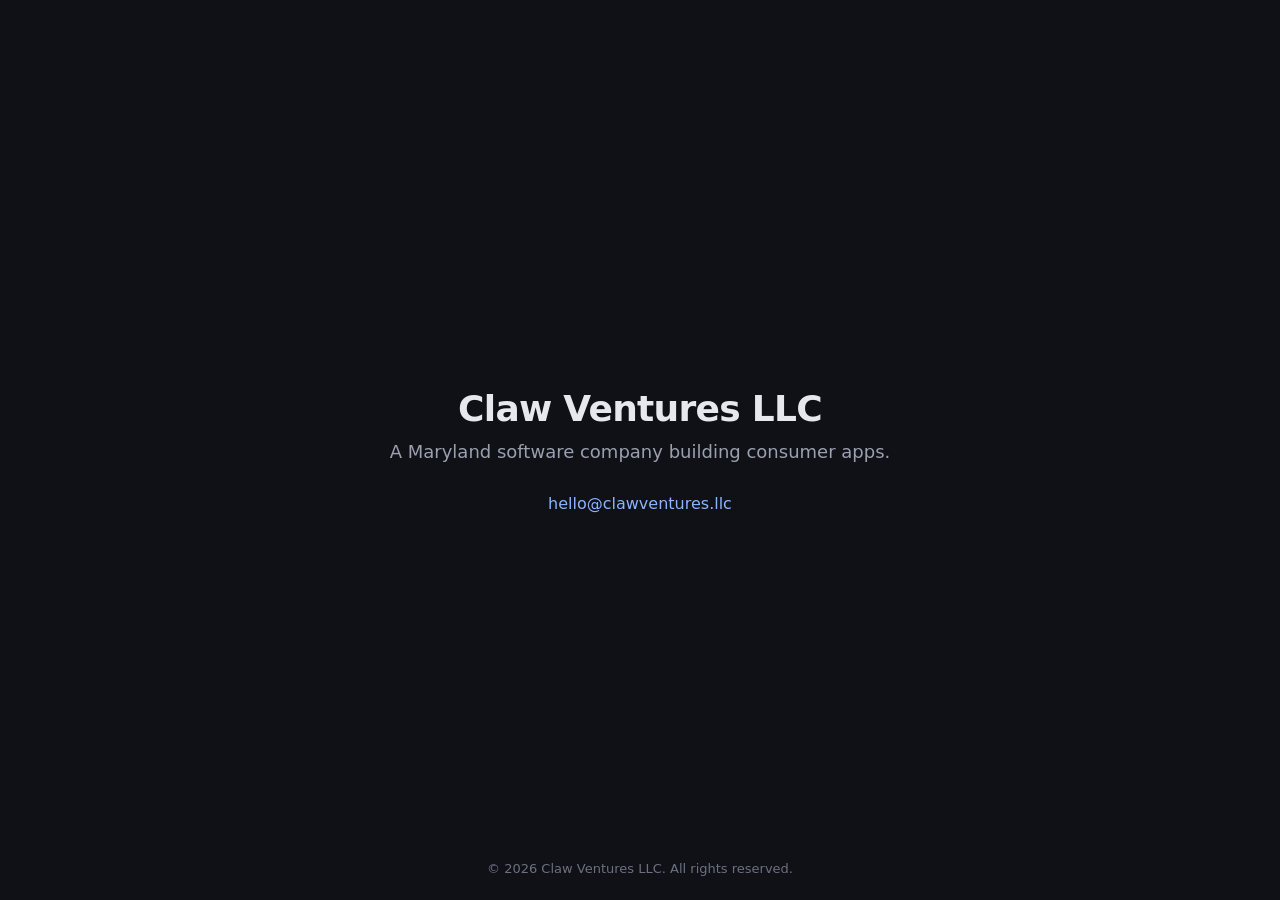
==== index.html @ 095fcc72 "feat: bare-minimum validation site for clawventures.llc Single static page (legal name, tagline, con" ====
<!DOCTYPE html>
<html lang="en">
<head>
  <meta charset="UTF-8" />
  <meta name="viewport" content="width=device-width, initial-scale=1.0" />
  <title>Claw Ventures LLC</title>
  <meta name="description" content="Claw Ventures LLC — a Maryland software company building consumer apps." />
  <style>
    :root {
      color-scheme: light dark;
    }
    * {
      margin: 0;
      padding: 0;
      box-sizing: border-box;
    }
    body {
      font-family: system-ui, -apple-system, "Segoe UI", Roboto, sans-serif;
      background: #0f1117;
      color: #e6e8ee;
      min-height: 100vh;
      display: flex;
      flex-direction: column;
      align-items: center;
      justify-content: center;
      padding: 2rem;
      text-align: center;
    }
    main {
      max-width: 36rem;
    }
    h1 {
      font-size: 2.25rem;
      font-weight: 700;
      letter-spacing: -0.02em;
      margin-bottom: 0.75rem;
    }
    p.tagline {
      font-size: 1.125rem;
      color: #9aa0ae;
      margin-bottom: 2rem;
    }
    a.contact {
      color: #8ab4ff;
      text-decoration: none;
      font-size: 1rem;
    }
    a.contact:hover {
      text-decoration: underline;
    }
    footer {
      position: fixed;
      bottom: 1.5rem;
      font-size: 0.8125rem;
      color: #6b7180;
    }
  </style>
</head>
<body>
  <main>
    <h1>Claw Ventures LLC</h1>
    <p class="tagline">A Maryland software company building consumer apps.</p>
    <a class="contact" href="mailto:hello@clawventures.llc">hello@clawventures.llc</a>
  </main>
  <footer>&copy; 2026 Claw Ventures LLC. All rights reserved.</footer>
</body>
</html>
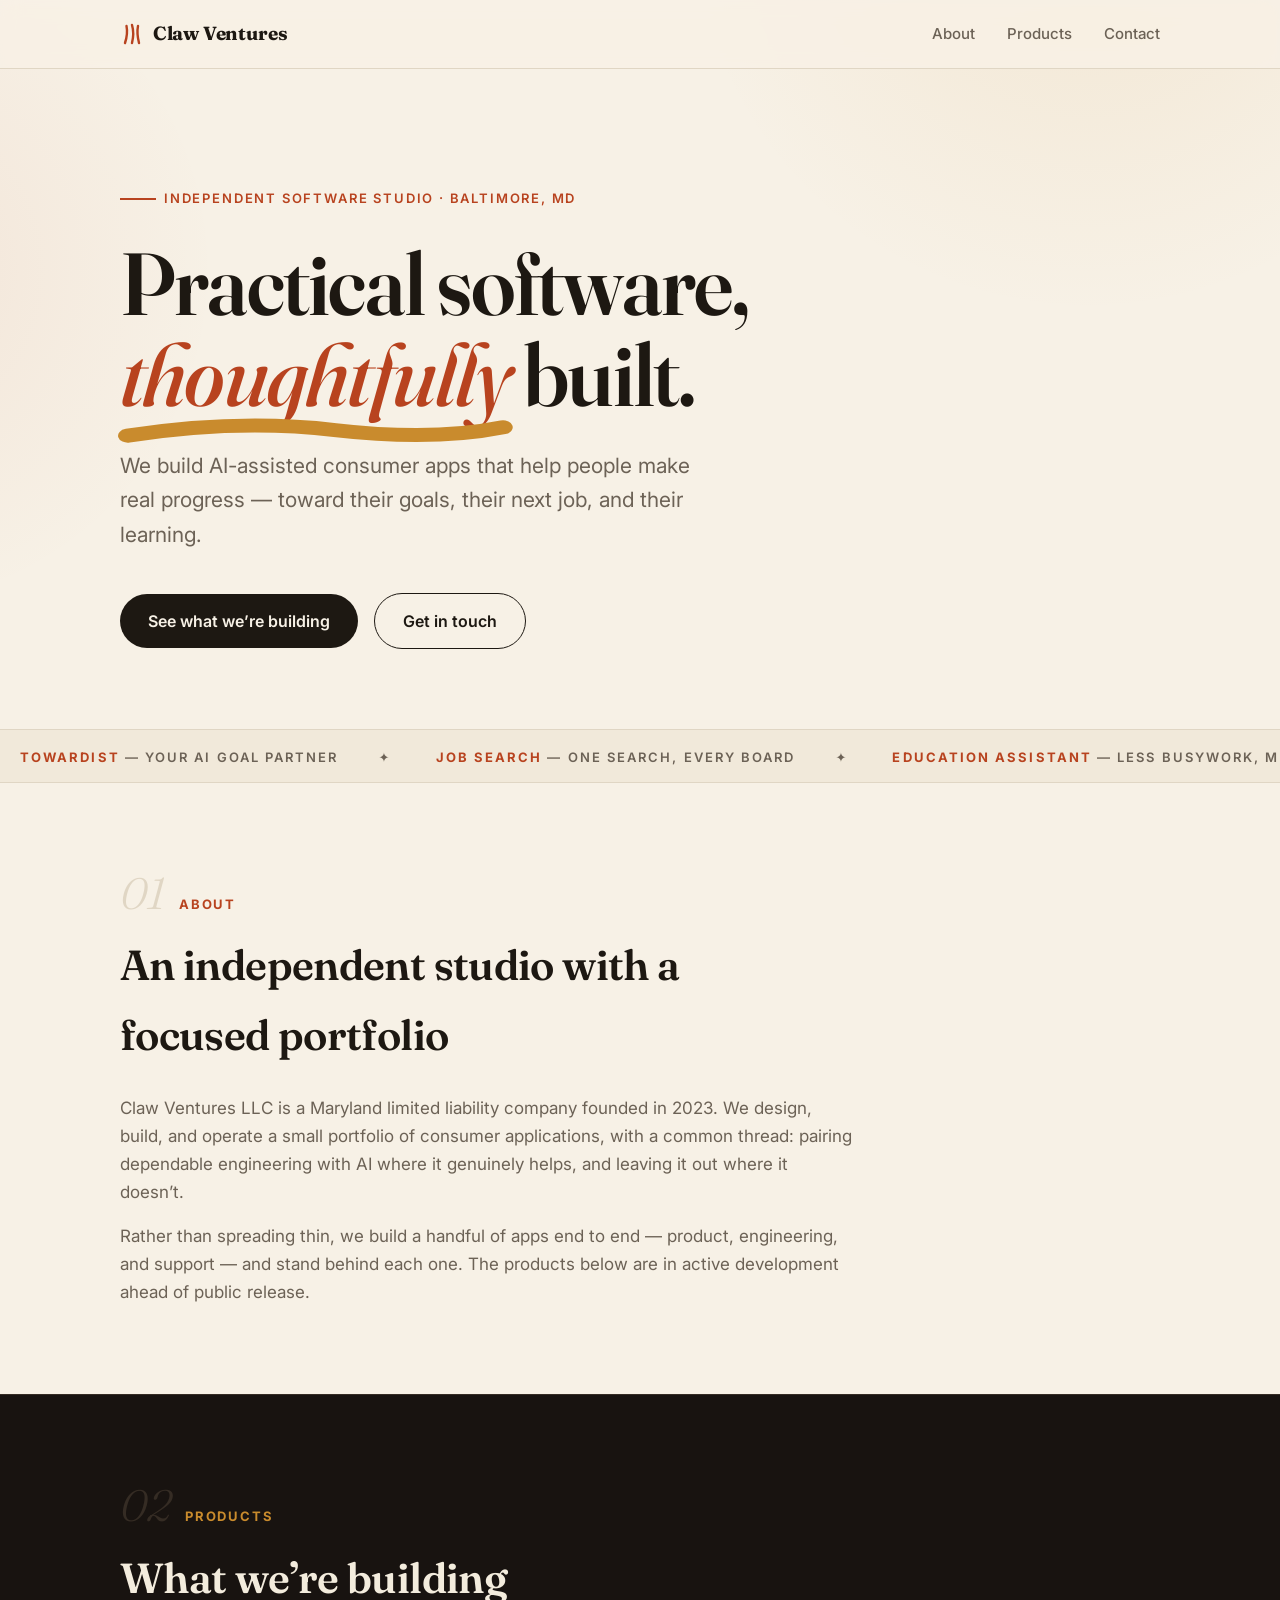
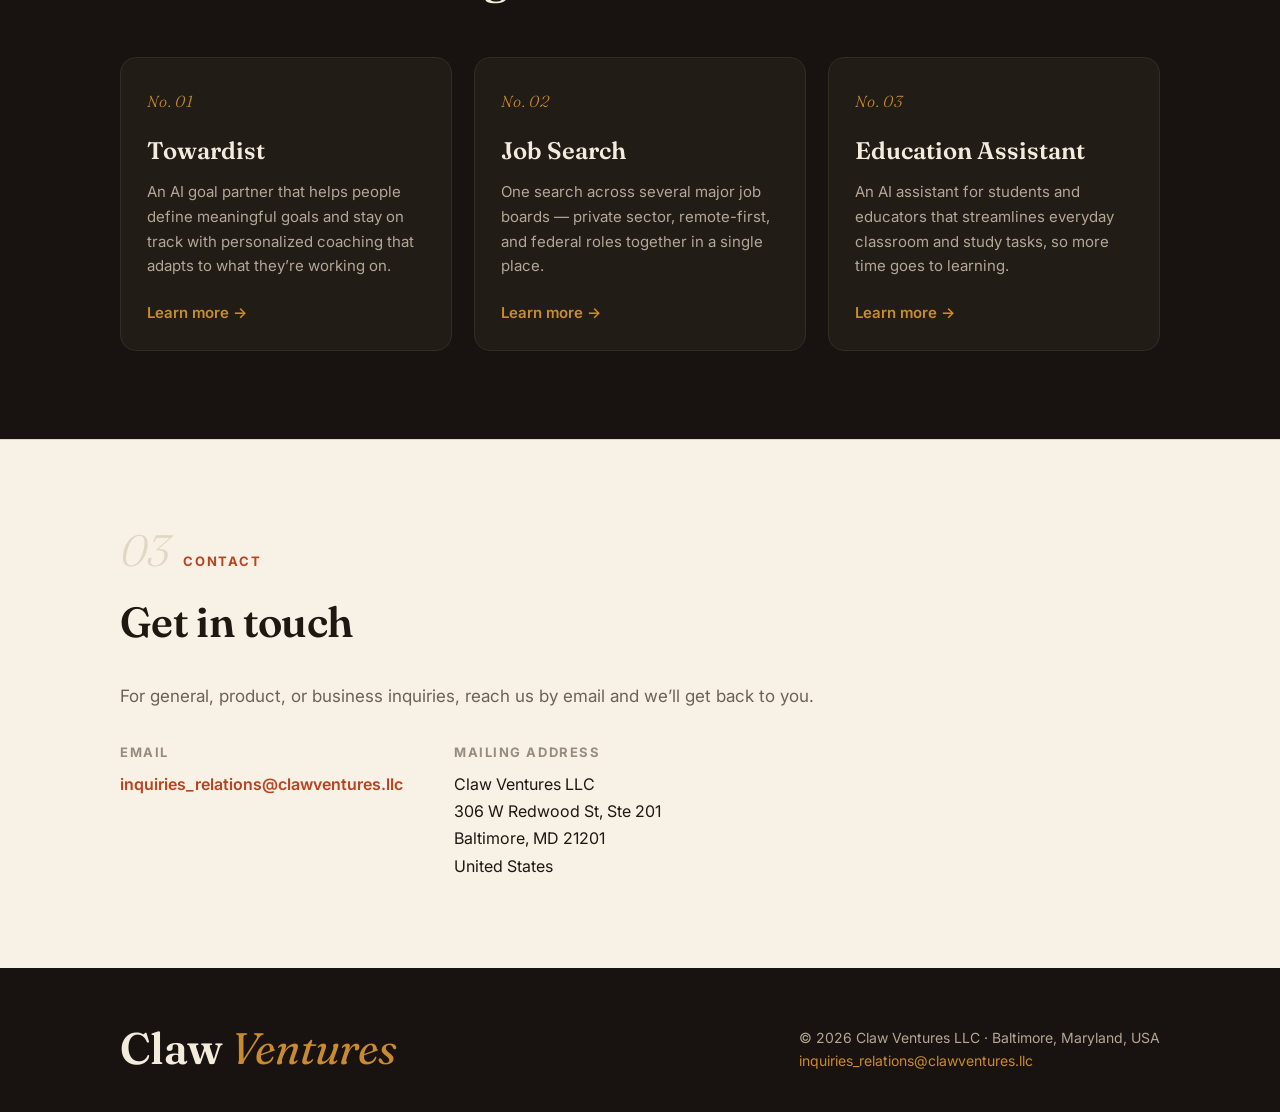
==== commit 2a5d761e: "feat: full multi-page redesign — editorial Fraunces design, per-product pages, dark band, reveal ani" ====
--- a/index.html
+++ b/index.html
@@ -3,65 +3,132 @@
 <head>
   <meta charset="UTF-8" />
   <meta name="viewport" content="width=device-width, initial-scale=1.0" />
-  <title>Claw Ventures LLC</title>
-  <meta name="description" content="Claw Ventures LLC — a Maryland software company building consumer apps." />
-  <style>
-    :root {
-      color-scheme: light dark;
-    }
-    * {
-      margin: 0;
-      padding: 0;
-      box-sizing: border-box;
-    }
-    body {
-      font-family: system-ui, -apple-system, "Segoe UI", Roboto, sans-serif;
-      background: #0f1117;
-      color: #e6e8ee;
-      min-height: 100vh;
-      display: flex;
-      flex-direction: column;
-      align-items: center;
-      justify-content: center;
-      padding: 2rem;
-      text-align: center;
-    }
-    main {
-      max-width: 36rem;
-    }
-    h1 {
-      font-size: 2.25rem;
-      font-weight: 700;
-      letter-spacing: -0.02em;
-      margin-bottom: 0.75rem;
-    }
-    p.tagline {
-      font-size: 1.125rem;
-      color: #9aa0ae;
-      margin-bottom: 2rem;
-    }
-    a.contact {
-      color: #8ab4ff;
-      text-decoration: none;
-      font-size: 1rem;
-    }
-    a.contact:hover {
-      text-decoration: underline;
-    }
-    footer {
-      position: fixed;
-      bottom: 1.5rem;
-      font-size: 0.8125rem;
-      color: #6b7180;
-    }
-  </style>
+  <title>Claw Ventures LLC — Independent Software Studio</title>
+  <meta name="description" content="Claw Ventures LLC is an independent software studio in Baltimore, Maryland, building practical AI-assisted consumer apps including Towardist, a unified job search, and an AI education assistant." />
+  <meta property="og:title" content="Claw Ventures LLC" />
+  <meta property="og:description" content="An independent Maryland software studio building practical, AI-assisted consumer apps." />
+  <meta property="og:type" content="website" />
+  <meta property="og:url" content="https://clawventures.llc" />
+  <link rel="canonical" href="https://clawventures.llc" />
+  <link rel="preconnect" href="https://fonts.googleapis.com" />
+  <link rel="preconnect" href="https://fonts.gstatic.com" crossorigin />
+  <link href="https://fonts.googleapis.com/css2?family=Fraunces:ital,opsz,wght@0,9..144,300..700;1,9..144,300..700&family=Inter:wght@400;500;600;700&display=swap" rel="stylesheet" />
+  <link rel="stylesheet" href="style.css" />
 </head>
 <body>
-  <main>
-    <h1>Claw Ventures LLC</h1>
-    <p class="tagline">A Maryland software company building consumer apps.</p>
-    <a class="contact" href="mailto:hello@clawventures.llc">hello@clawventures.llc</a>
+  <header>
+    <div class="wrap">
+      <nav>
+        <a class="brand" href="index.html">
+          <svg class="mark" viewBox="0 0 24 24" aria-hidden="true">
+            <g fill="none" stroke="#b8431f" stroke-width="2.4" stroke-linecap="round">
+              <path d="M5 21 C7 15, 7.5 9, 6.5 4" />
+              <path d="M12 21 C13.5 15, 13.5 8, 12 3" />
+              <path d="M19 21 C17.5 15, 17 9, 18 4" />
+            </g>
+          </svg>
+          Claw Ventures
+        </a>
+        <div class="nav-links">
+          <a href="#about">About</a>
+          <a href="#products">Products</a>
+          <a href="#contact">Contact</a>
+        </div>
+      </nav>
+    </div>
+  </header>
+
+  <main id="top">
+    <div class="wrap">
+      <section class="hero">
+        <span class="kicker">Independent software studio &middot; Baltimore, MD</span>
+        <h1>Practical software, <em>thoughtfully<svg viewBox="0 0 100 10" preserveAspectRatio="none" aria-hidden="true"><path pathLength="1" d="M2,7 Q30,1 55,5 T98,4" /></svg></em> built.</h1>
+        <p class="sub">We build AI-assisted consumer apps that help people make real progress &mdash; toward their goals, their next job, and their learning.</p>
+        <a class="btn" href="#products">See what we&rsquo;re building</a>
+        <a class="btn ghost" href="#contact">Get in touch</a>
+      </section>
+    </div>
+
+    <div class="ticker" aria-hidden="true">
+      <div class="ticker-track">
+        <span><b>Towardist</b> &mdash; your AI goal partner</span><span>&#10022;</span>
+        <span><b>Job Search</b> &mdash; one search, every board</span><span>&#10022;</span>
+        <span><b>Education Assistant</b> &mdash; less busywork, more learning</span><span>&#10022;</span>
+        <span><b>Towardist</b> &mdash; your AI goal partner</span><span>&#10022;</span>
+        <span><b>Job Search</b> &mdash; one search, every board</span><span>&#10022;</span>
+        <span><b>Education Assistant</b> &mdash; less busywork, more learning</span><span>&#10022;</span>
+      </div>
+    </div>
+
+    <section id="about">
+      <div class="wrap">
+        <p class="eyebrow reveal"><span class="num">01</span> About</p>
+        <h2 class="reveal">An independent studio with a focused portfolio</h2>
+        <p class="lead reveal d1">Claw Ventures LLC is a Maryland limited liability company founded in 2023. We design, build, and operate a small portfolio of consumer applications, with a common thread: pairing dependable engineering with AI where it genuinely helps, and leaving it out where it doesn&rsquo;t.</p>
+        <p class="lead reveal d2">Rather than spreading thin, we build a handful of apps end to end &mdash; product, engineering, and support &mdash; and stand behind each one. The products below are in active development ahead of public release.</p>
+      </div>
+    </section>
+
+    <section id="products" class="band">
+      <div class="wrap">
+        <p class="eyebrow reveal"><span class="num">02</span> Products</p>
+        <h2 class="reveal">What we&rsquo;re building</h2>
+        <div class="cards">
+          <a class="card reveal d1" href="towardist.html">
+            <span class="index">No. 01</span>
+            <h3>Towardist</h3>
+            <p>An AI goal partner that helps people define meaningful goals and stay on track with personalized coaching that adapts to what they&rsquo;re working on.</p>
+            <span class="card-link">Learn more <span class="arrow">&rarr;</span></span>
+          </a>
+          <a class="card reveal d2" href="job-search.html">
+            <span class="index">No. 02</span>
+            <h3>Job Search</h3>
+            <p>One search across several major job boards &mdash; private sector, remote-first, and federal roles together in a single place.</p>
+            <span class="card-link">Learn more <span class="arrow">&rarr;</span></span>
+          </a>
+          <a class="card reveal d3" href="education-assistant.html">
+            <span class="index">No. 03</span>
+            <h3>Education Assistant</h3>
+            <p>An AI assistant for students and educators that streamlines everyday classroom and study tasks, so more time goes to learning.</p>
+            <span class="card-link">Learn more <span class="arrow">&rarr;</span></span>
+          </a>
+        </div>
+      </div>
+    </section>
+
+    <section id="contact">
+      <div class="wrap">
+        <p class="eyebrow reveal"><span class="num">03</span> Contact</p>
+        <h2 class="reveal">Get in touch</h2>
+        <p class="lead reveal d1">For general, product, or business inquiries, reach us by email and we&rsquo;ll get back to you.</p>
+        <div class="contact-grid reveal d2">
+          <div>
+            <h3>Email</h3>
+            <p><a href="mailto:inquiries_relations@clawventures.llc">inquiries_relations@clawventures.llc</a></p>
+          </div>
+          <div>
+            <h3>Mailing address</h3>
+            <address>
+              Claw Ventures LLC<br />
+              306 W Redwood St, Ste 201<br />
+              Baltimore, MD 21201<br />
+              United States
+            </address>
+          </div>
+        </div>
+      </div>
+    </section>
   </main>
-  <footer>&copy; 2026 Claw Ventures LLC. All rights reserved.</footer>
+
+  <footer>
+    <div class="wrap">
+      <div class="foot-grid">
+        <div class="wordmark">Claw <em>Ventures</em></div>
+        <p>&copy; 2026 Claw Ventures LLC &middot; Baltimore, Maryland, USA<br /><a href="mailto:inquiries_relations@clawventures.llc">inquiries_relations@clawventures.llc</a></p>
+      </div>
+    </div>
+  </footer>
+
+  <script src="script.js"></script>
 </body>
 </html>
--- a/style.css
+++ b/style.css
@@ -0,0 +1,309 @@
+/* ================================================================
+   Claw Ventures LLC — site styles
+   Editorial, warm, distinctive. Cream paper + ink + clay accent,
+   with a dark contrast band for products.
+   ================================================================ */
+
+:root {
+  color-scheme: light;
+  --bg: #f7f1e6;            /* warm cream paper */
+  --bg-soft: #f1e9da;       /* slightly deeper cream */
+  --card: #fffdf7;
+  --ink: #1d1812;           /* warm near-black */
+  --muted: #6c6256;
+  --faint: #988c7c;
+  --line: #e0d6c4;
+  --clay: #b8431f;          /* primary accent */
+  --clay-deep: #8e3115;
+  --clay-soft: rgba(184, 67, 31, 0.08);
+  --clay-border: rgba(184, 67, 31, 0.25);
+  --gold: #c98b2d;
+
+  --dark: #181310;          /* dark band */
+  --dark-card: #221c17;
+  --dark-line: #352c24;
+  --cream-on-dark: #f3ecdd;
+  --muted-on-dark: #b3a796;
+
+  --serif: "Fraunces", Georgia, "Iowan Old Style", serif;
+  --sans: "Inter", system-ui, -apple-system, "Segoe UI", Roboto, sans-serif;
+  --max: 68rem;
+}
+
+* { margin: 0; padding: 0; box-sizing: border-box; }
+html { scroll-behavior: smooth; }
+
+body {
+  font-family: var(--sans);
+  background: var(--bg);
+  color: var(--ink);
+  line-height: 1.65;
+  -webkit-font-smoothing: antialiased;
+  overflow-x: hidden;
+}
+
+/* Soft radial washes behind everything — gives the paper depth */
+body::before {
+  content: "";
+  position: fixed;
+  inset: 0;
+  z-index: -1;
+  background:
+    radial-gradient(42rem 42rem at 85% -10%, rgba(201, 139, 45, 0.10), transparent 60%),
+    radial-gradient(36rem 36rem at -10% 30%, rgba(184, 67, 31, 0.07), transparent 60%),
+    var(--bg);
+}
+
+::selection { background: var(--clay); color: var(--cream-on-dark); }
+
+a { color: var(--clay); text-decoration: none; }
+a:hover { color: var(--clay-deep); }
+
+h1, h2, h3, .brand { font-family: var(--serif); }
+
+.wrap { max-width: var(--max); margin: 0 auto; padding: 0 1.5rem; }
+
+/* ---------- Header ---------- */
+header {
+  position: sticky; top: 0; z-index: 50;
+  background: rgba(247, 241, 230, 0.88);
+  backdrop-filter: saturate(160%) blur(10px);
+  border-bottom: 1px solid var(--line);
+}
+nav { display: flex; align-items: center; justify-content: space-between; height: 4.25rem; }
+.brand {
+  display: flex; align-items: center; gap: 0.55rem;
+  font-weight: 700; font-size: 1.1875rem; letter-spacing: -0.01em; color: var(--ink);
+}
+.brand:hover { text-decoration: none; color: var(--ink); }
+.brand .mark { width: 1.5rem; height: 1.5rem; flex: none; }
+.nav-links { display: flex; gap: 2rem; }
+.nav-links a {
+  position: relative; color: var(--muted); font-size: 0.9375rem; font-weight: 500;
+  padding: 0.25rem 0;
+}
+.nav-links a::after {
+  content: ""; position: absolute; left: 0; bottom: 0;
+  width: 100%; height: 2px; background: var(--clay);
+  transform: scaleX(0); transform-origin: right;
+  transition: transform 0.25s ease;
+}
+.nav-links a:hover { color: var(--ink); }
+.nav-links a:hover::after { transform: scaleX(1); transform-origin: left; }
+@media (max-width: 32rem) { .nav-links { gap: 1.125rem; } }
+
+/* ---------- Hero ---------- */
+.hero { padding: 7rem 0 5rem; text-align: left; position: relative; }
+.hero .kicker {
+  display: inline-flex; align-items: center; gap: 0.5rem;
+  font-size: 0.8125rem; font-weight: 600; letter-spacing: 0.14em; text-transform: uppercase;
+  color: var(--clay); margin-bottom: 1.75rem;
+}
+.hero .kicker::before {
+  content: ""; width: 2.25rem; height: 2px; background: var(--clay); display: inline-block;
+}
+.hero h1 {
+  font-size: clamp(2.75rem, 8.5vw, 5.5rem);
+  font-weight: 600; letter-spacing: -0.02em; line-height: 1.04;
+  margin-bottom: 1.75rem; max-width: 56rem;
+}
+.hero h1 em {
+  font-style: italic; font-weight: 500; color: var(--clay);
+  position: relative; white-space: nowrap;
+}
+.hero h1 em svg {
+  position: absolute; left: 0; bottom: -0.18em; width: 100%; height: 0.32em;
+  overflow: visible;
+}
+.hero h1 em svg path {
+  fill: none; stroke: var(--gold); stroke-width: 5; stroke-linecap: round;
+  stroke-dasharray: 1; stroke-dashoffset: 1;
+  animation: draw 1.1s 0.5s ease forwards;
+}
+@keyframes draw { to { stroke-dashoffset: 0; } }
+.hero p.sub {
+  font-size: clamp(1.0625rem, 2.4vw, 1.3125rem);
+  color: var(--muted); max-width: 38rem; margin-bottom: 2.5rem;
+}
+.btn {
+  display: inline-block; font-weight: 600; font-size: 1rem;
+  background: var(--ink); color: var(--bg);
+  padding: 0.875rem 1.75rem; border-radius: 999px;
+  transition: transform 0.2s ease, background 0.2s ease, box-shadow 0.2s ease;
+}
+.btn:hover {
+  background: var(--clay); color: var(--cream-on-dark);
+  transform: translateY(-2px); box-shadow: 0 10px 24px rgba(184, 67, 31, 0.28);
+  text-decoration: none;
+}
+.btn.ghost {
+  background: transparent; color: var(--ink); border: 1.5px solid var(--ink);
+  margin-left: 0.75rem;
+}
+.btn.ghost:hover { background: var(--ink); color: var(--bg); box-shadow: none; }
+
+/* ---------- Ticker ---------- */
+.ticker {
+  border-top: 1px solid var(--line); border-bottom: 1px solid var(--line);
+  background: var(--bg-soft);
+  overflow: hidden; white-space: nowrap; padding: 0.8rem 0;
+}
+.ticker-track { display: inline-block; animation: ticker 38s linear infinite; }
+.ticker:hover .ticker-track { animation-play-state: paused; }
+.ticker span {
+  font-size: 0.8125rem; font-weight: 600; letter-spacing: 0.16em; text-transform: uppercase;
+  color: var(--muted); padding: 0 1.25rem;
+}
+.ticker span b { color: var(--clay); font-weight: 700; }
+@keyframes ticker { from { transform: translateX(0); } to { transform: translateX(-50%); } }
+
+/* ---------- Sections ---------- */
+section { padding: 5.5rem 0; position: relative; }
+section + section { border-top: 1px solid var(--line); }
+.eyebrow {
+  display: flex; align-items: baseline; gap: 0.875rem;
+  font-size: 0.8125rem; font-weight: 700; letter-spacing: 0.14em; text-transform: uppercase;
+  color: var(--clay); margin-bottom: 1rem;
+}
+.eyebrow .num {
+  font-family: var(--serif); font-size: 2.75rem; font-weight: 300; font-style: italic;
+  color: var(--line); letter-spacing: 0; line-height: 1;
+}
+h2 { font-size: clamp(1.75rem, 4.5vw, 2.625rem); font-weight: 600; letter-spacing: -0.015em; margin-bottom: 1.5rem; max-width: 42rem; }
+.lead { color: var(--muted); max-width: 46rem; font-size: 1.0625rem; }
+.lead + .lead { margin-top: 1rem; }
+
+/* ---------- Dark band (products) ---------- */
+.band {
+  background: var(--dark); color: var(--cream-on-dark);
+  border-top: 1px solid var(--dark-line) !important;
+}
+.band .eyebrow { color: var(--gold); }
+.band .eyebrow .num { color: var(--dark-line); }
+.band h2 { color: var(--cream-on-dark); }
+.band .lead { color: var(--muted-on-dark); }
+
+/* ---------- Product cards ---------- */
+.cards { display: grid; grid-template-columns: repeat(auto-fit, minmax(16.5rem, 1fr)); gap: 1.375rem; margin-top: 2.75rem; }
+.card {
+  position: relative;
+  background: var(--dark-card); border: 1px solid var(--dark-line);
+  border-radius: 1rem; padding: 1.875rem 1.625rem 1.5rem;
+  display: flex; flex-direction: column;
+  transition: transform 0.28s ease, border-color 0.28s ease, box-shadow 0.28s ease;
+  overflow: hidden;
+}
+.card::before {
+  content: ""; position: absolute; top: 0; left: 0; right: 0; height: 3px;
+  background: linear-gradient(90deg, var(--clay), var(--gold));
+  transform: scaleX(0); transform-origin: left; transition: transform 0.35s ease;
+}
+.card:hover { transform: translateY(-6px); border-color: rgba(201, 139, 45, 0.45); box-shadow: 0 18px 40px rgba(0, 0, 0, 0.35); }
+.card:hover::before { transform: scaleX(1); }
+.card .index {
+  font-family: var(--serif); font-style: italic; font-weight: 300;
+  font-size: 1rem; color: var(--gold); margin-bottom: 1rem; letter-spacing: 0.05em;
+}
+.card h3 { font-size: 1.5rem; font-weight: 600; margin-bottom: 0.625rem; color: var(--cream-on-dark); }
+.card p { color: var(--muted-on-dark); font-size: 0.9375rem; }
+.card .card-link {
+  margin-top: auto; padding-top: 1.375rem; font-size: 0.9375rem; font-weight: 600; color: var(--gold);
+}
+.card .card-link .arrow { display: inline-block; transition: transform 0.22s ease; }
+.card:hover .card-link .arrow { transform: translateX(5px); }
+.card .card-link:hover { color: var(--cream-on-dark); text-decoration: none; }
+
+.badge {
+  display: inline-block; font-size: 0.71875rem; font-weight: 700;
+  text-transform: uppercase; letter-spacing: 0.1em; color: var(--clay);
+  background: var(--clay-soft); border: 1px solid var(--clay-border);
+  padding: 0.3rem 0.75rem; border-radius: 999px; font-family: var(--sans);
+}
+.band .badge, .dark-badge {
+  color: var(--gold); background: rgba(201, 139, 45, 0.1); border-color: rgba(201, 139, 45, 0.35);
+}
+
+/* ---------- Project (detail) pages ---------- */
+.back-link {
+  display: inline-flex; align-items: center; gap: 0.4rem;
+  margin-bottom: 2rem; font-size: 0.9375rem; font-weight: 500; color: var(--muted);
+}
+.back-link:hover { color: var(--clay); text-decoration: none; }
+.project-hero { padding: 5rem 0 3.5rem; }
+.project-hero .project-num {
+  font-family: var(--serif); font-style: italic; font-weight: 300;
+  font-size: 1.25rem; color: var(--gold); display: block; margin-bottom: 0.75rem;
+}
+.project-hero h1 {
+  font-size: clamp(2.5rem, 7vw, 4.5rem); font-weight: 600;
+  letter-spacing: -0.02em; line-height: 1.05; margin-bottom: 1.25rem;
+}
+.project-hero .tagline { font-size: clamp(1.0625rem, 2.5vw, 1.3125rem); color: var(--muted); max-width: 44rem; }
+.meta-row { margin-top: 1.75rem; display: flex; flex-wrap: wrap; gap: 0.875rem; align-items: center; }
+.meta-row .label { font-size: 0.875rem; color: var(--faint); font-weight: 500; }
+
+.feature-list { list-style: none; display: grid; grid-template-columns: repeat(auto-fit, minmax(17rem, 1fr)); gap: 1.375rem; margin-top: 2.25rem; }
+.feature-list li {
+  background: var(--dark-card); border: 1px solid var(--dark-line);
+  border-radius: 1rem; padding: 1.625rem;
+  transition: transform 0.28s ease, border-color 0.28s ease;
+}
+.feature-list li:hover { transform: translateY(-4px); border-color: rgba(201, 139, 45, 0.45); }
+.feature-list strong {
+  font-family: var(--serif); display: block; font-size: 1.25rem; font-weight: 600;
+  margin-bottom: 0.5rem; color: var(--cream-on-dark);
+}
+.feature-list span { color: var(--muted-on-dark); font-size: 0.9375rem; }
+
+.source-list { list-style: none; margin-top: 2.25rem; display: grid; gap: 1.125rem; }
+.source-list li {
+  padding: 1.125rem 1.375rem; border-radius: 0.875rem;
+  background: var(--card); border: 1px solid var(--line);
+  border-left: 4px solid var(--clay);
+  transition: transform 0.25s ease, box-shadow 0.25s ease;
+}
+.source-list li:hover { transform: translateX(6px); box-shadow: 0 8px 22px rgba(29, 24, 18, 0.08); }
+.source-list strong { font-family: var(--serif); font-size: 1.125rem; color: var(--ink); }
+.source-list span { color: var(--muted); }
+
+.note {
+  margin-top: 2.5rem; padding: 1.125rem 1.375rem; border-radius: 0.875rem;
+  background: var(--clay-soft); border: 1px solid var(--clay-border);
+  color: var(--muted); font-size: 0.9375rem; max-width: 46rem;
+}
+
+/* ---------- Contact ---------- */
+.contact-grid { display: grid; grid-template-columns: repeat(auto-fit, minmax(14rem, 1fr)); gap: 1.75rem; margin-top: 2rem; max-width: 40rem; }
+.contact-grid h3 {
+  font-family: var(--sans); font-size: 0.8125rem; font-weight: 700; color: var(--faint);
+  text-transform: uppercase; letter-spacing: 0.12em; margin-bottom: 0.5rem;
+}
+.contact-grid p, address { font-style: normal; color: var(--ink); line-height: 1.7; }
+.contact-grid a { font-weight: 600; }
+
+/* ---------- Footer ---------- */
+footer { background: var(--dark); color: var(--muted-on-dark); padding: 3.5rem 0 2.5rem; }
+footer .foot-grid { display: flex; flex-wrap: wrap; justify-content: space-between; align-items: flex-end; gap: 1.5rem; }
+footer .wordmark {
+  font-family: var(--serif); font-size: clamp(1.75rem, 5vw, 2.75rem); font-weight: 600;
+  color: var(--cream-on-dark); letter-spacing: -0.015em; line-height: 1.1;
+}
+footer .wordmark em { font-style: italic; color: var(--gold); font-weight: 400; }
+footer p { font-size: 0.875rem; }
+footer a { color: var(--gold); }
+footer a:hover { color: var(--cream-on-dark); }
+
+/* ---------- Reveal-on-scroll ---------- */
+.reveal { opacity: 0; transform: translateY(26px); transition: opacity 0.7s ease, transform 0.7s ease; }
+.reveal.visible { opacity: 1; transform: none; }
+.reveal.d1 { transition-delay: 0.08s; }
+.reveal.d2 { transition-delay: 0.16s; }
+.reveal.d3 { transition-delay: 0.24s; }
+
+@media (prefers-reduced-motion: reduce) {
+  html { scroll-behavior: auto; }
+  .reveal { opacity: 1; transform: none; transition: none; }
+  .ticker-track { animation: none; }
+  .hero h1 em svg path { animation: none; stroke-dashoffset: 0; }
+  .card, .feature-list li, .source-list li, .btn { transition: none; }
+}
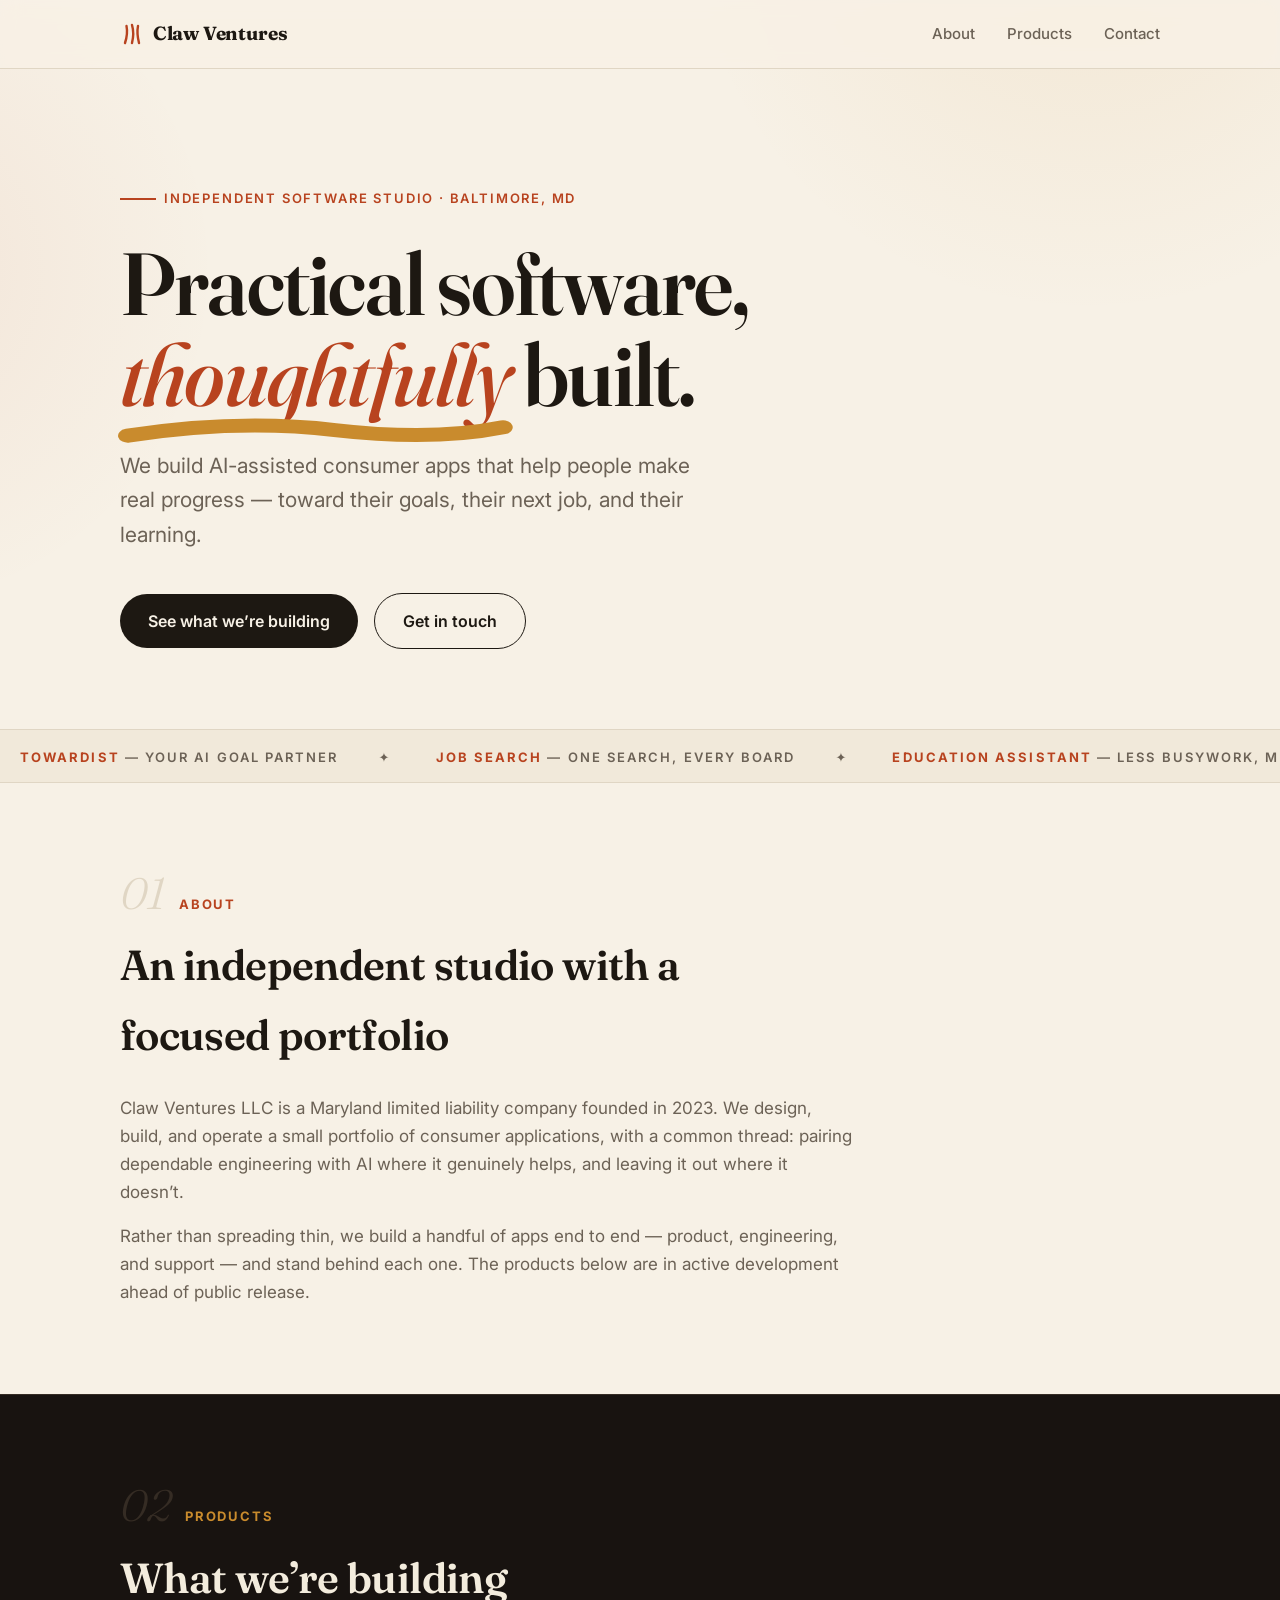
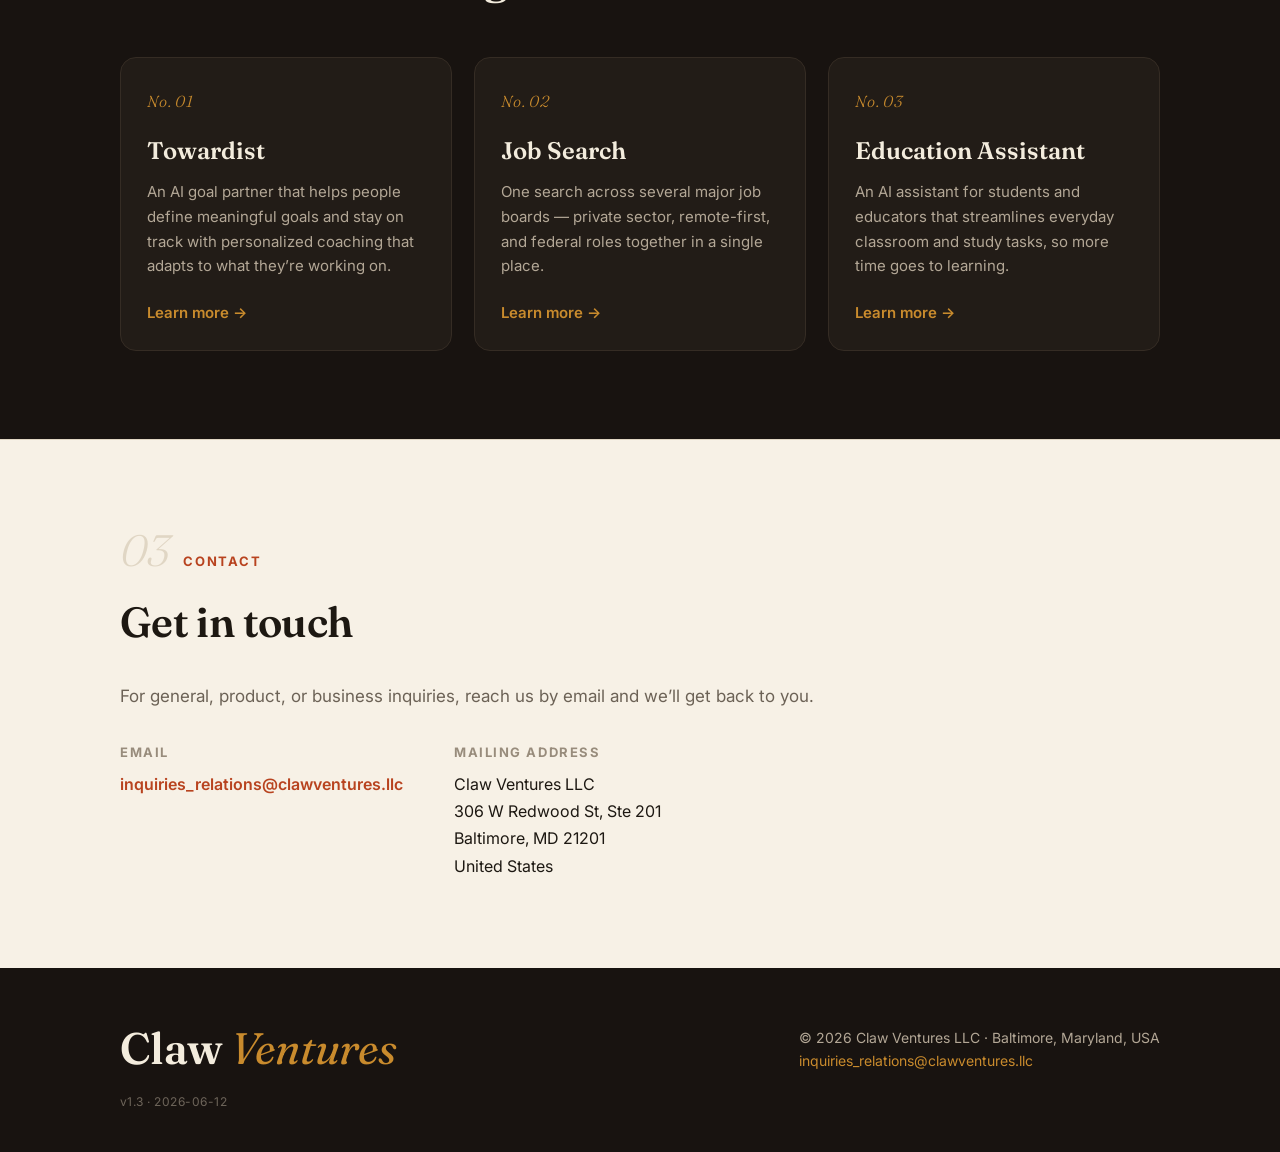
==== commit 30fe3bc2: "feat: visible version stamp (v1.3) in footer for cache-state verification Bump the .ver string in al" ====
--- a/index.html
+++ b/index.html
@@ -126,6 +126,7 @@
         <div class="wordmark">Claw <em>Ventures</em></div>
         <p>&copy; 2026 Claw Ventures LLC &middot; Baltimore, Maryland, USA<br /><a href="mailto:inquiries_relations@clawventures.llc">inquiries_relations@clawventures.llc</a></p>
       </div>
+      <p class="ver">v1.3 &middot; 2026-06-12</p>
     </div>
   </footer>
 
--- a/style.css
+++ b/style.css
@@ -31,7 +31,13 @@
 }
 
 * { margin: 0; padding: 0; box-sizing: border-box; }
-html { scroll-behavior: smooth; }
+html {
+  scroll-behavior: smooth;
+  /* Prevent WebView-based browsers (DuckDuckGo, Samsung Internet) from
+     auto-inflating text, which overflowed the nav on Android. */
+  -webkit-text-size-adjust: 100%;
+  text-size-adjust: 100%;
+}
 
 body {
   font-family: var(--sans);
@@ -70,10 +76,15 @@
   backdrop-filter: saturate(160%) blur(10px);
   border-bottom: 1px solid var(--line);
 }
-nav { display: flex; align-items: center; justify-content: space-between; height: 4.25rem; }
+nav {
+  display: flex; align-items: center; justify-content: space-between;
+  flex-wrap: wrap; column-gap: 1rem; row-gap: 0.125rem;
+  min-height: 4.25rem; padding: 0.625rem 0;
+}
 .brand {
   display: flex; align-items: center; gap: 0.55rem;
   font-weight: 700; font-size: 1.1875rem; letter-spacing: -0.01em; color: var(--ink);
+  white-space: nowrap; flex: none;
 }
 .brand:hover { text-decoration: none; color: var(--ink); }
 .brand .mark { width: 1.5rem; height: 1.5rem; flex: none; }
@@ -90,7 +101,21 @@
 }
 .nav-links a:hover { color: var(--ink); }
 .nav-links a:hover::after { transform: scaleX(1); transform-origin: left; }
-@media (max-width: 32rem) { .nav-links { gap: 1.125rem; } }
+.nav-links a { white-space: nowrap; }
+@media (max-width: 36rem) {
+  .wrap { padding: 0 1rem; }
+  .btn.ghost { margin-left: 0; margin-top: 0.75rem; }
+  nav { min-height: 3.5rem; padding: 0.5rem 0; }
+  .brand { font-size: 1rem; gap: 0.4rem; }
+  .brand .mark { width: 1.125rem; height: 1.125rem; }
+  .nav-links { gap: 0.875rem; }
+  .nav-links a { font-size: 0.84375rem; }
+}
+@media (max-width: 22.5rem) {
+  .brand { font-size: 0.9375rem; }
+  .nav-links { gap: 0.625rem; }
+  .nav-links a { font-size: 0.8125rem; }
+}
 
 /* ---------- Hero ---------- */
 .hero { padding: 7rem 0 5rem; text-align: left; position: relative; }
@@ -292,6 +317,10 @@
 footer p { font-size: 0.875rem; }
 footer a { color: var(--gold); }
 footer a:hover { color: var(--cream-on-dark); }
+footer .ver {
+  margin-top: 1.25rem; font-size: 0.75rem; color: var(--muted-on-dark);
+  opacity: 0.55; letter-spacing: 0.04em;
+}
 
 /* ---------- Reveal-on-scroll ---------- */
 .reveal { opacity: 0; transform: translateY(26px); transition: opacity 0.7s ease, transform 0.7s ease; }
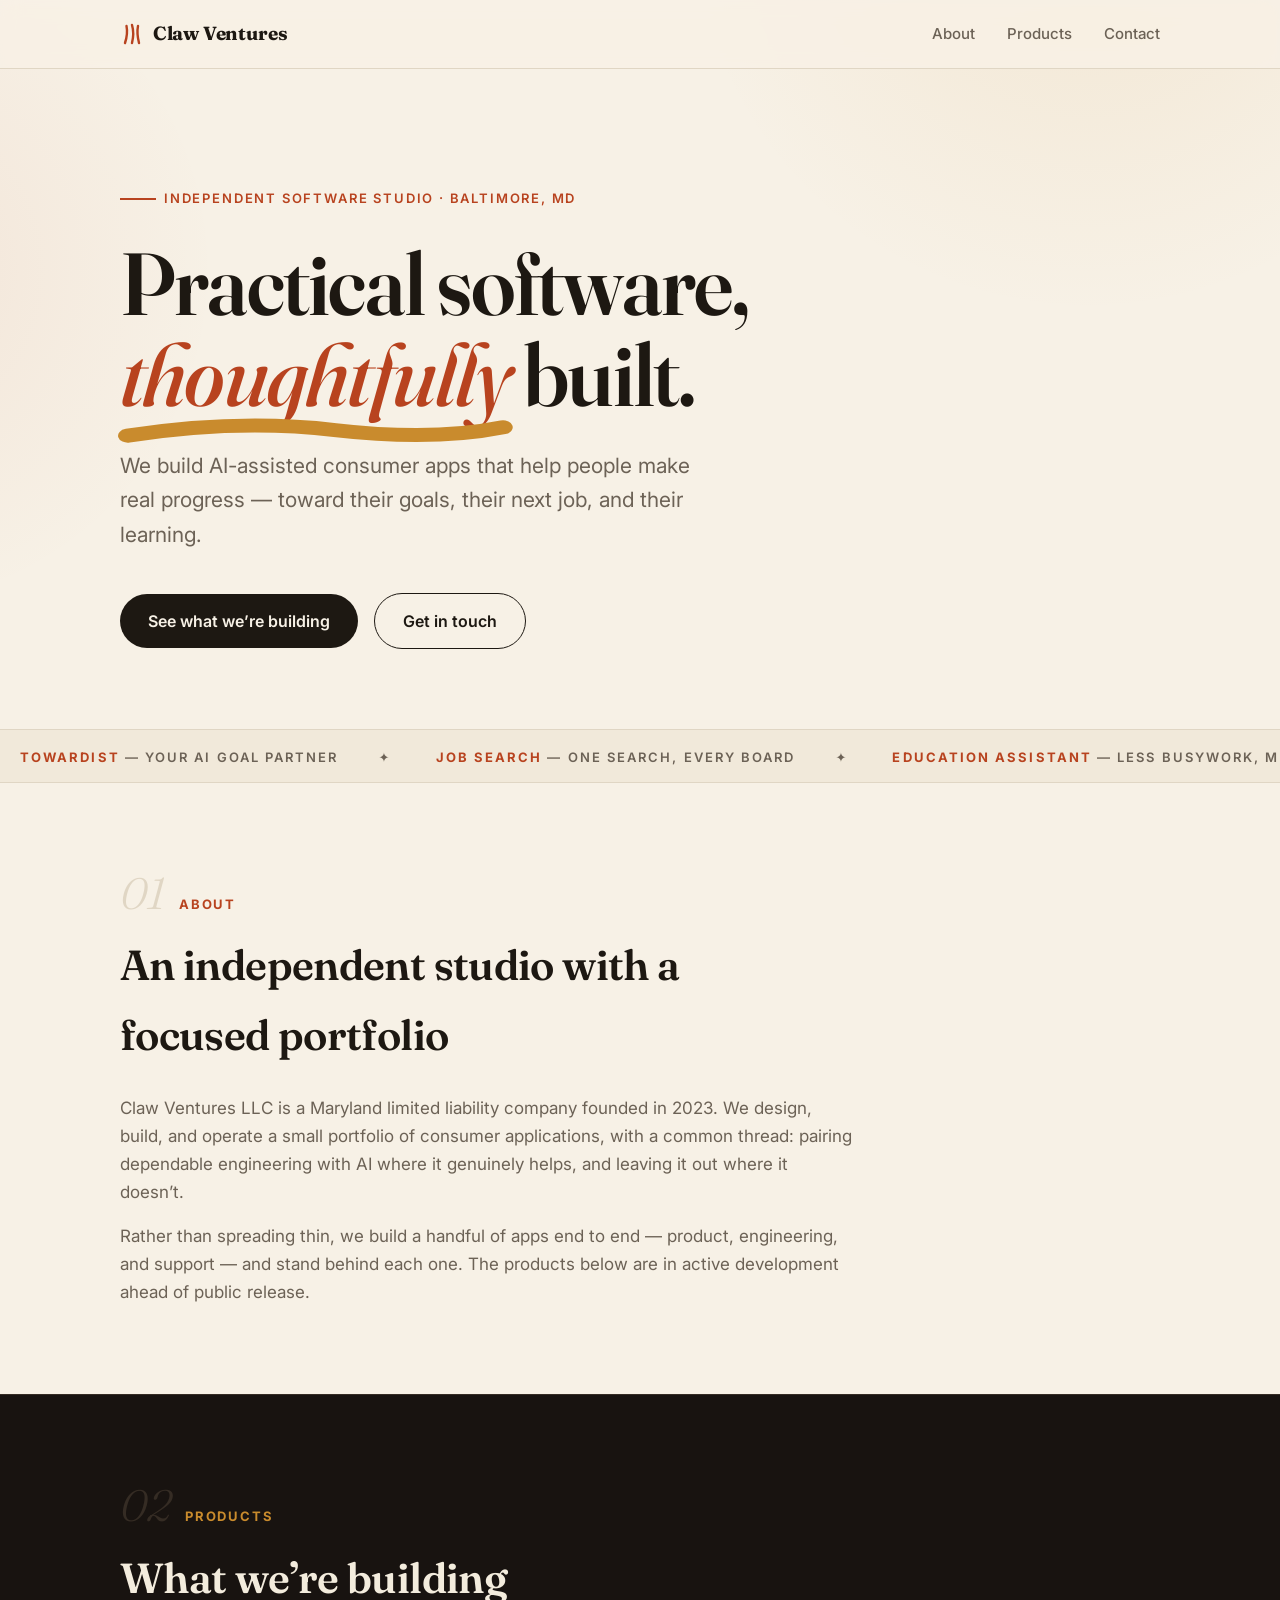
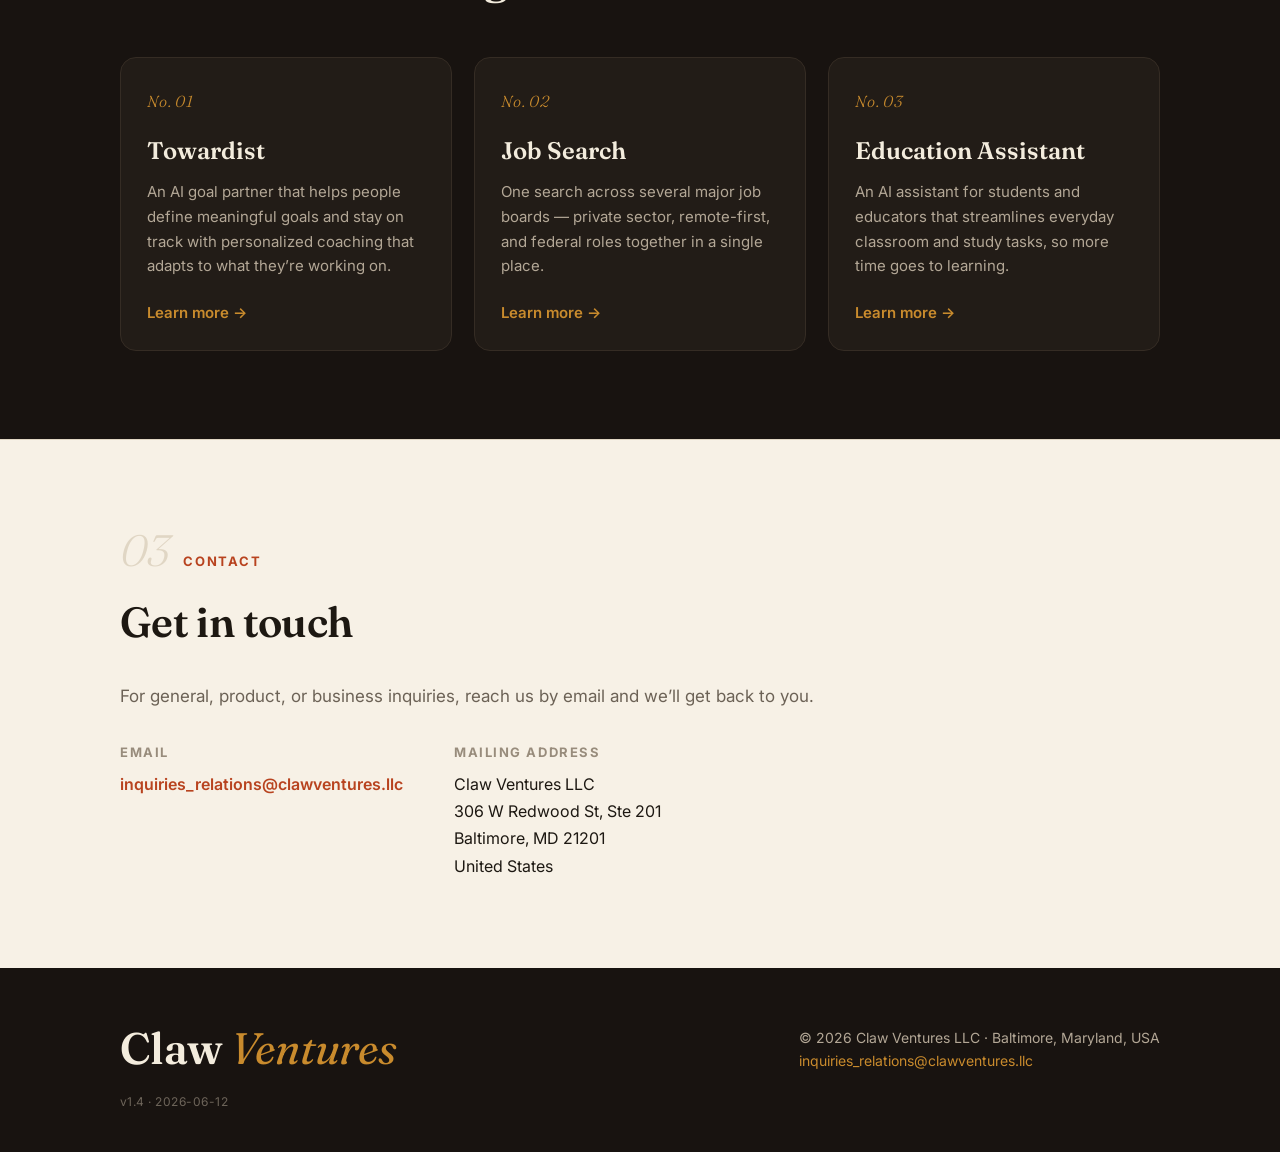
==== commit ae86b5a9: "fix: cache-bust stylesheet (?v=1.4) — stale CSS could pair with fresh HTML Root cause of the persist" ====
--- a/index.html
+++ b/index.html
@@ -13,7 +13,7 @@
   <link rel="preconnect" href="https://fonts.googleapis.com" />
   <link rel="preconnect" href="https://fonts.gstatic.com" crossorigin />
   <link href="https://fonts.googleapis.com/css2?family=Fraunces:ital,opsz,wght@0,9..144,300..700;1,9..144,300..700&family=Inter:wght@400;500;600;700&display=swap" rel="stylesheet" />
-  <link rel="stylesheet" href="style.css" />
+  <link rel="stylesheet" href="style.css?v=1.4" />
 </head>
 <body>
   <header>
@@ -126,7 +126,7 @@
         <div class="wordmark">Claw <em>Ventures</em></div>
         <p>&copy; 2026 Claw Ventures LLC &middot; Baltimore, Maryland, USA<br /><a href="mailto:inquiries_relations@clawventures.llc">inquiries_relations@clawventures.llc</a></p>
       </div>
-      <p class="ver">v1.3 &middot; 2026-06-12</p>
+      <p class="ver">v1.4 &middot; 2026-06-12</p>
     </div>
   </footer>
 
--- a/style.css
+++ b/style.css
@@ -37,6 +37,8 @@
      auto-inflating text, which overflowed the nav on Android. */
   -webkit-text-size-adjust: 100%;
   text-size-adjust: 100%;
+  /* Belt-and-braces: never allow horizontal pan even if something overflows. */
+  overflow-x: clip;
 }
 
 body {
@@ -88,7 +90,7 @@
 }
 .brand:hover { text-decoration: none; color: var(--ink); }
 .brand .mark { width: 1.5rem; height: 1.5rem; flex: none; }
-.nav-links { display: flex; gap: 2rem; }
+.nav-links { display: flex; flex-wrap: wrap; justify-content: flex-end; gap: 2rem; }
 .nav-links a {
   position: relative; color: var(--muted); font-size: 0.9375rem; font-weight: 500;
   padding: 0.25rem 0;
